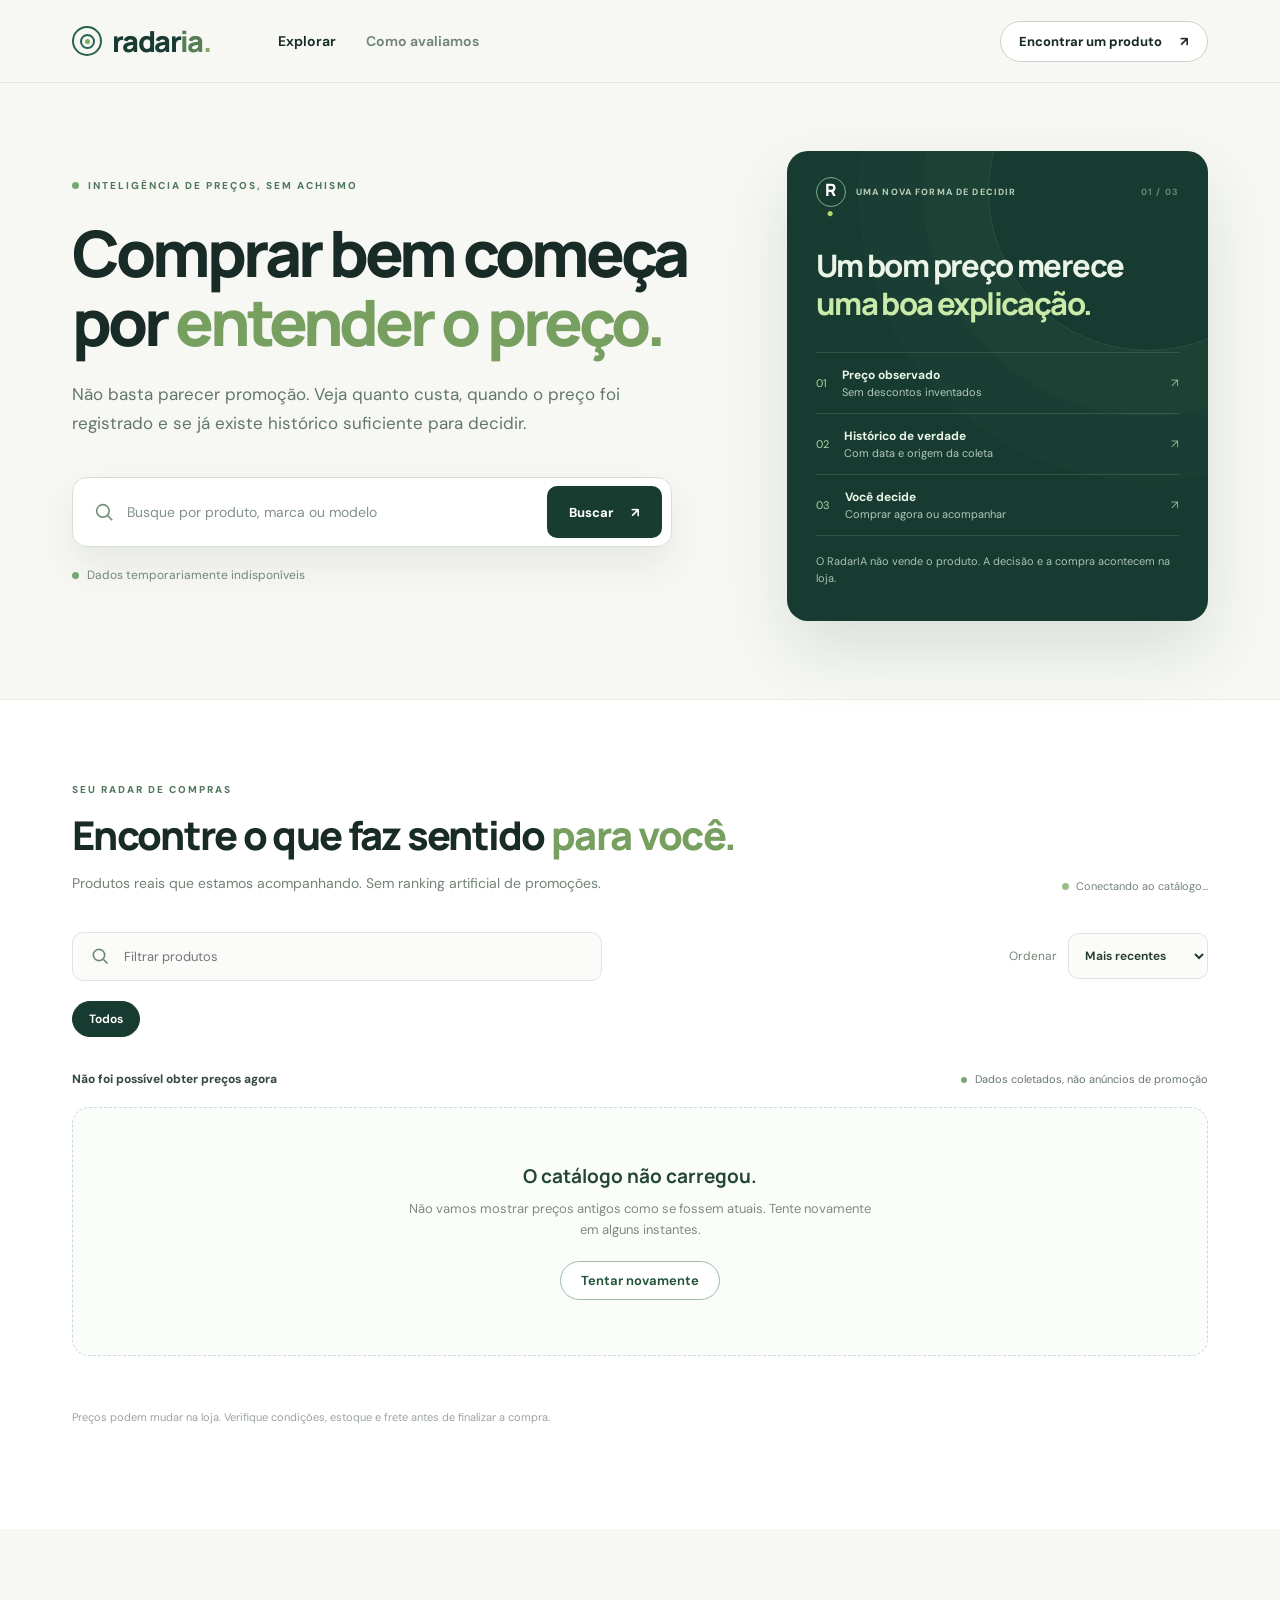
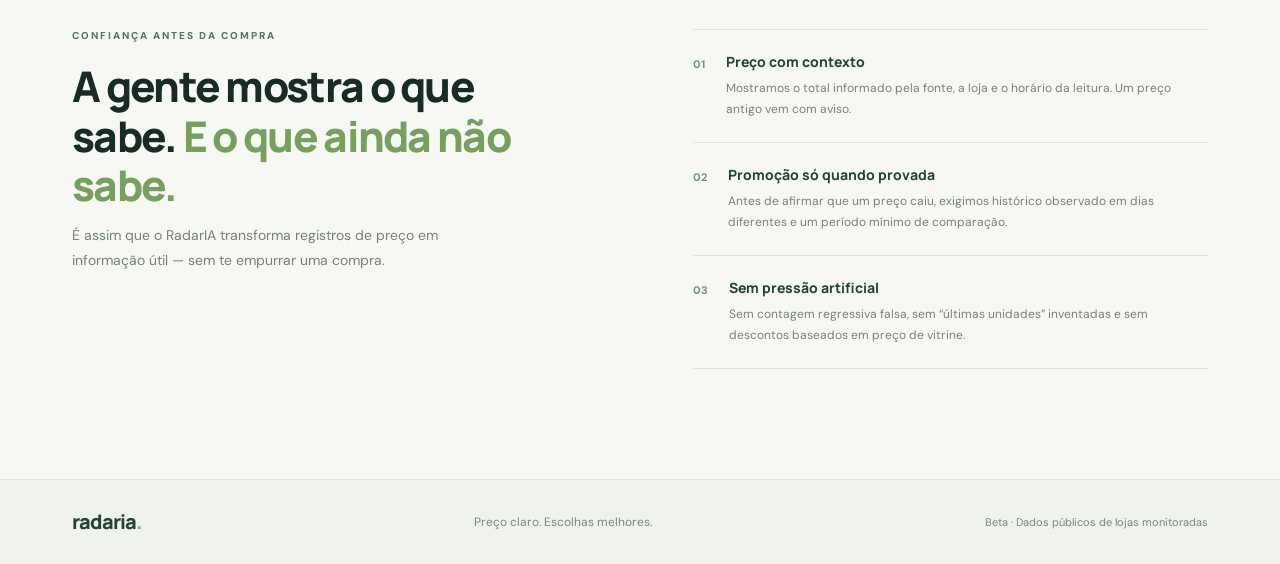
==== radaria/index.html @ 453745b1 "feat: publish isolated RadarIA consumer UX beta preview (noindex)" ====
<!doctype html>
<html lang="pt-BR">
<head>
  <meta charset="utf-8">
  <meta name="viewport" content="width=device-width, initial-scale=1, viewport-fit=cover">
  <meta name="robots" content="noindex,nofollow">
  <meta name="theme-color" content="#f7f8f4">
  <meta name="description" content="RadarIA — acompanhe preços reais, veja quando foram observados e decida com mais segurança se vale comprar ou esperar.">
  <title>RadarIA — Antes de comprar, entenda o preço</title>
  <link rel="icon" href="data:image/svg+xml,%3Csvg xmlns=%22http://www.w3.org/2000/svg%22 viewBox=%220 0 40 40%22%3E%3Ccircle cx=%2220%22 cy=%2220%22 r=%2215%22 fill=%22%231b4635%22/%3E%3Ccircle cx=%2220%22 cy=%2220%22 r=%225%22 fill=%22%23d4ed87%22/%3E%3C/svg%3E" type="image/svg+xml">
  <link rel="stylesheet" href="./style.css">
  <script defer src="./app.js"></script>
</head>
<body>
  <a class="skip" href="#catalogo">Ir para os produtos</a>
  <header class="site-header">
    <div class="wrap topbar">
      <a class="brand" href="#inicio" aria-label="RadarIA, página inicial"><span class="brand-icon" aria-hidden="true"><i></i><i></i></span><span>radar<span class="brand-accent">ia</span><span class="brand-period">.</span></span></a>
      <nav class="topnav" aria-label="Navegação principal">
        <a href="#catalogo" class="nav-link active">Explorar</a>
        <a href="#como-funciona" class="nav-link">Como avaliamos</a>
      </nav>
      <a class="header-action" href="#catalogo">Encontrar um produto <span aria-hidden="true">↗</span></a>
    </div>
  </header>

  <main id="inicio">
    <section class="hero wrap" aria-labelledby="heroTitle">
      <div class="hero-copy">
        <div class="eyebrow"><span class="eyebrow-dot"></span> INTELIGÊNCIA DE PREÇOS, SEM ACHISMO</div>
        <h1 id="heroTitle">Comprar bem começa por <em>entender o preço.</em></h1>
        <p class="lead">Não basta parecer promoção. Veja quanto custa, quando o preço foi registrado e se já existe histórico suficiente para decidir.</p>
        <form class="hero-search" role="search" id="heroSearch">
          <label for="heroInput" class="sr-only">Qual produto você procura?</label>
          <svg class="search-icon" width="22" height="22" viewBox="0 0 24 24" fill="none" stroke="currentColor" stroke-width="1.8" aria-hidden="true"><circle cx="10.8" cy="10.8" r="6.8"/><path d="m16 16 5 5"/></svg>
          <input id="heroInput" type="search" placeholder="Busque por produto, marca ou modelo" autocomplete="off" enterkeyhint="search" maxlength="80">
          <button type="submit">Buscar <span aria-hidden="true">↗</span></button>
        </form>
        <p class="hero-proof"><span class="proof-dot" aria-hidden="true"></span> <span id="sourceNote">Carregando informações verificadas…</span></p>
      </div>
      <div class="hero-aside" aria-label="Como funciona o RadarIA">
        <div class="hero-aside-head"><span class="mini-seal">R<span>•</span></span><span>UMA NOVA FORMA DE DECIDIR</span><span class="aside-number">01 / 03</span></div>
        <div class="aside-statement">Um bom preço merece <span>uma boa explicação.</span></div>
        <div class="aside-steps">
          <div><span class="step-no">01</span><div><strong>Preço observado</strong><small>Sem descontos inventados</small></div><span aria-hidden="true">↗</span></div>
          <div><span class="step-no">02</span><div><strong>Histórico de verdade</strong><small>Com data e origem da coleta</small></div><span aria-hidden="true">↗</span></div>
          <div><span class="step-no">03</span><div><strong>Você decide</strong><small>Comprar agora ou acompanhar</small></div><span aria-hidden="true">↗</span></div>
        </div>
        <p>O RadarIA não vende o produto. A decisão e a compra acontecem na loja.</p>
      </div>
    </section>

    <section class="products-section" id="catalogo" aria-labelledby="catalogTitle">
      <div class="wrap">
        <div class="section-top">
          <div><span class="section-kicker">SEU RADAR DE COMPRAS</span><h2 id="catalogTitle">Encontre o que faz sentido <em>para você.</em></h2><p>Produtos reais que estamos acompanhando. Sem ranking artificial de promoções.</p></div>
          <div class="updated" id="updatedText" role="status" aria-live="polite">Conectando ao catálogo…</div>
        </div>
        <div class="explore-panel">
          <div class="panel-toolbar">
            <label class="inline-search"><svg width="20" height="20" viewBox="0 0 24 24" fill="none" stroke="currentColor" stroke-width="2" aria-hidden="true"><circle cx="10.8" cy="10.8" r="6.8"/><path d="m16 16 5 5"/></svg><span class="sr-only">Filtrar produtos</span><input id="catalogInput" type="search" placeholder="Filtrar produtos" maxlength="80"></label>
            <label class="sort-label">Ordenar <select id="sortSelect"><option value="recent">Mais recentes</option><option value="price">Menor preço</option><option value="name">Nome A–Z</option></select></label>
          </div>
          <div class="category-row" id="categories" role="group" aria-label="Filtrar por categoria"><button type="button" class="category active" data-category="" aria-pressed="true">Todos</button></div>
        </div>
        <div class="result-top"><span id="resultCount" role="status" aria-live="polite">Carregando produtos…</span><span class="legend"><span class="legend-dot"></span> Dados coletados, não anúncios de promoção</span></div>
        <div class="product-grid" id="productGrid" aria-live="polite"><div class="skeleton" aria-hidden="true"></div><div class="skeleton" aria-hidden="true"></div><div class="skeleton" aria-hidden="true"></div></div>
        <div class="load-more"><button id="loadMore" type="button" class="more-button" hidden>Mostrar mais produtos <span aria-hidden="true">↓</span></button></div>
        <p class="product-disclaimer">Preços podem mudar na loja. Verifique condições, estoque e frete antes de finalizar a compra.</p>
      </div>
    </section>

    <section id="como-funciona" class="how wrap" aria-labelledby="howTitle">
      <div class="how-left"><span class="section-kicker">CONFIANÇA ANTES DA COMPRA</span><h2 id="howTitle">A gente mostra o que sabe. <em>E o que ainda não sabe.</em></h2><p>É assim que o RadarIA transforma registros de preço em informação útil — sem te empurrar uma compra.</p></div>
      <div class="principles">
        <div><span class="principle-n">01</span><div><h3>Preço com contexto</h3><p>Mostramos o total informado pela fonte, a loja e o horário da leitura. Um preço antigo vem com aviso.</p></div></div>
        <div><span class="principle-n">02</span><div><h3>Promoção só quando provada</h3><p>Antes de afirmar que um preço caiu, exigimos histórico observado em dias diferentes e um período mínimo de comparação.</p></div></div>
        <div><span class="principle-n">03</span><div><h3>Sem pressão artificial</h3><p>Sem contagem regressiva falsa, sem “últimas unidades” inventadas e sem descontos baseados em preço de vitrine.</p></div></div>
      </div>
    </section>
  </main>
  <footer class="site-footer"><div class="wrap footer-inner"><a href="#inicio" class="footer-brand">radaria<span>.</span></a><p>Preço claro. Escolhas melhores.</p><span>Beta · Dados públicos de lojas monitoradas</span></div></footer>

  <dialog class="product-dialog" id="productDialog" aria-labelledby="dialogTitle">
    <div class="dialog-shell"><button class="dialog-close" id="closeDialog" type="button" aria-label="Fechar detalhes">×</button><div id="dialogContent"><p>Carregando análise…</p></div></div>
  </dialog>
  <div id="toast" class="toast" role="status" aria-live="polite" hidden></div>
</body>
</html>
---- radaria/style.css ----
@import url('https://fonts.googleapis.com/css2?family=DM+Sans:wght@400;450;500;550;600;650;700;750&family=Manrope:wght@400;500;600;700;800&display=swap');
:root{font-family:'DM Sans',system-ui,-apple-system,BlinkMacSystemFont,'Segoe UI',sans-serif;color:#192b27;background:#f7f8f4;--ink:#172d28;--deep:#16322c;--inksoft:#40544c;--muted:#68796f;--line:#e2e8df;--paper:#fff;--page:#f7f8f4;--lime:#d4ed87;--mint:#eaf2dd;--sand:#f5f1e8;--shadow:0 12px 44px rgba(36,61,43,.06)}
*,*::before,*::after{box-sizing:border-box}html{scroll-behavior:smooth;scroll-padding-top:88px}body{margin:0;min-width:320px;overflow-x:hidden}button,input,select{font:inherit}button{cursor:pointer}a{color:inherit}button:focus-visible,a:focus-visible,input:focus-visible,select:focus-visible{outline:3px solid #7daa6c;outline-offset:3px}button:disabled{opacity:.55;cursor:not-allowed}.sr-only{position:absolute;width:1px;height:1px;padding:0;margin:-1px;overflow:hidden;clip:rect(0,0,0,0);white-space:nowrap;border:0}.skip{position:absolute;z-index:99;left:16px;top:-100px;padding:12px 20px;background:#fff;border-radius:8px}.skip:focus{top:12px}.wrap{max-width:1200px;margin:auto;padding-left:32px;padding-right:32px}
.site-header{position:sticky;top:0;z-index:30;background:rgba(247,248,244,.94);backdrop-filter:blur(14px);border-bottom:1px solid rgba(46,69,55,.1)}.topbar{height:82px;display:flex;align-items:center;gap:48px}.brand{display:inline-flex;align-items:center;gap:10px;text-decoration:none;font-family:'Manrope',sans-serif;font-weight:800;letter-spacing:-1.6px;font-size:29px;color:#193b31}.brand-accent{color:#567e56}.brand-period,.footer-brand span{color:#81aa62}.brand-icon{height:30px;width:30px;border:2px solid #2b6150;border-radius:50%;display:grid;place-items:center;position:relative}.brand-icon i:first-child{height:15px;width:15px;border:2px solid #2b6150;border-radius:50%}.brand-icon i:last-child{position:absolute;height:5px;width:5px;border-radius:50%;background:#79ad64}.topnav{display:flex;gap:30px;margin-left:20px}.nav-link{font-weight:650;color:#73847c;font-size:14px;text-decoration:none;transition:color .16s}.nav-link:hover,.nav-link.active{color:var(--ink)}.header-action{margin-left:auto;text-decoration:none;border:1px solid #c6d3c8;border-radius:100px;padding:11px 18px;font-size:13px;font-weight:750;white-space:nowrap;background:#fff;transition:transform .16s,background .16s}.header-action:hover{transform:translateY(-1px);background:#e5f5d8}.header-action span{margin-left:15px}
.hero{display:grid;grid-template-columns:minmax(0,1.22fr) minmax(340px,.78fr);gap:56px;align-items:center;min-height:580px;padding-top:68px;padding-bottom:78px}.hero-copy{padding-bottom:10px}.eyebrow,.section-kicker{font-size:10px;font-weight:800;letter-spacing:2px;color:#51765e;display:flex;align-items:center;gap:9px}.eyebrow-dot,.proof-dot,.legend-dot{height:7px;width:7px;background:#75a773;border-radius:50%;display:inline-block;flex:none}.hero h1{margin:26px 0 23px;max-width:700px;font-family:'Manrope',sans-serif;font-size:clamp(44px,5.0vw,70px);font-weight:800;line-height:1.085;letter-spacing:-3.9px}.hero h1 em,.section-top h2 em,.how h2 em{font-style:normal;color:#769f60}.lead{max-width:560px;margin:0;font-size:17px;line-height:1.75;color:#63766d}.hero-search{max-width:600px;min-height:70px;margin-top:38px;display:flex;gap:10px;align-items:center;background:#fff;border:1px solid #d5dfd6;border-radius:15px;padding:8px 9px 8px 20px;box-shadow:0 18px 38px rgba(35,56,40,.08);transition:border .15s}.hero-search:focus-within{border-color:#8eae7c}.search-icon{flex:none;color:#72917c}.hero-search input{border:0;outline:none;min-width:0;flex:1;font-size:14px;color:#263b34;background:transparent}.hero-search input:focus{outline:none}.hero-search input::placeholder{color:#82918a}.hero-search button{align-self:stretch;border:0;border-radius:10px;background:#193c30;color:#fff;padding:0 22px;font-size:13px;font-weight:750;white-space:nowrap;transition:background .15s}.hero-search button:hover{background:#2d5f48}.hero-search button span{margin-left:15px}.hero-proof{font-size:12px;color:#74857a;display:flex;align-items:center;gap:8px;margin:20px 0 0}
.hero-aside{align-self:stretch;min-height:410px;padding:26px 29px 22px;border-radius:21px;background:#183b31;color:#eaf5e8;position:relative;overflow:hidden;box-shadow:0 30px 70px rgba(10,48,30,.12);display:flex;flex-direction:column}.hero-aside:before{content:"";height:320px;width:320px;position:absolute;border:1px solid #759d7e33;border-radius:50%;right:-100px;top:-120px;box-shadow:0 0 0 65px #78ae7509,0 0 0 130px #78ae7507;pointer-events:none}.hero-aside-head{display:flex;align-items:center;gap:10px;font-size:9px;letter-spacing:1.15px;font-weight:800;color:#b5cbb7;z-index:1}.mini-seal{display:grid;place-items:center;width:30px;height:30px;border:1px solid #80ae83;border-radius:50%;color:#fff;font-family:'Manrope';font-size:17px}.mini-seal span{color:#b4d76c}.aside-number{margin-left:auto;opacity:.5}.aside-statement{font-family:'Manrope',sans-serif;font-size:31px;line-height:1.24;letter-spacing:-1.6px;font-weight:750;max-width:320px;padding:39px 0 29px;z-index:1}.aside-statement span{color:#c9eaa8}.aside-steps{z-index:1;border-top:1px solid #789b8742}.aside-steps>div{display:flex;align-items:center;gap:15px;padding:14px 0;border-bottom:1px solid #789b8742}.step-no{font-size:11px;color:#b0d4a3}.aside-steps strong{font-size:12px;display:block;font-weight:700}.aside-steps small{font-size:11px;color:#b1c7bd;display:block;margin-top:2px}.aside-steps>div>span:last-child{margin-left:auto;font-size:12px;color:#8bbd95}.hero-aside>p{font-size:11px;color:#a9c1b6;margin-top:auto;padding-top:17px;line-height:1.6}
.products-section{background:#fff;border-top:1px solid #e8eee7;padding:83px 0 92px;min-height:650px}.section-top{display:flex;align-items:end;gap:24px;justify-content:space-between}.section-kicker{display:block}.section-top h2,.how h2{font-family:'Manrope',sans-serif;font-size:clamp(30px,3.1vw,43px);line-height:1.17;letter-spacing:-1.7px;font-weight:800;margin:16px 0 13px;max-width:780px}.section-top p,.how-left>p{color:#748277;font-size:14px;margin:0;line-height:1.75}.updated{color:#74847c;font-size:11px;line-height:1.6;text-align:right;min-width:200px}.updated:before{content:"";height:7px;width:7px;display:inline-block;border-radius:50%;background:#9cbd86;margin-right:7px}.explore-panel{margin-top:36px}.panel-toolbar{display:flex;gap:20px;align-items:center;justify-content:space-between}.inline-search{height:49px;display:flex;align-items:center;gap:12px;border:1px solid #dce6de;background:#fbfcfa;border-radius:11px;padding:0 17px;flex:1;max-width:530px;color:#6f8879}.inline-search:focus-within{border-color:#8eae7c}.inline-search input{border:0;outline:0;background:transparent;min-width:0;flex:1;font-size:13px;color:#173f2c}.inline-search input:focus{outline:none}.sort-label{font-size:12px;color:#78877b;white-space:nowrap}.sort-label select{margin-left:8px;border:1px solid #dce6de;padding:13px 25px 13px 12px;border-radius:10px;color:#273d33;font-size:12px;font-weight:650;background:#fbfcfa;max-width:170px}.category-row{display:flex;gap:9px;align-items:center;flex-wrap:wrap;margin-top:18px;min-height:40px}.category{padding:10px 16px;border-radius:100px;border:1px solid #e5eae3;background:#fff;color:#697970;font-weight:650;font-size:12px;line-height:1.2}.category:hover{border-color:#9dbca0;color:#24442f}.category.active{background:#183b31;color:#fff;border-color:#183b31}.result-top{display:flex;align-items:center;justify-content:space-between;gap:20px;margin:32px 0 20px;font-size:12px;color:#67766c}.result-top #resultCount{font-weight:750;color:#344a3d}.legend{font-size:11px;white-space:nowrap}.legend-dot{height:6px;width:6px;margin-right:5px}
.product-grid{display:grid;grid-template-columns:repeat(3,minmax(0,1fr));gap:20px}.product-card{position:relative;min-width:0;overflow:hidden;border:1px solid #e4ebe4;border-radius:17px;background:#fff;transition:transform .18s,border-color .18s,box-shadow .18s;display:flex;flex-direction:column}.product-card:hover{border-color:#c6d9c7;box-shadow:0 18px 42px rgba(39,72,45,.07);transform:translateY(-2px)}.product-visual{height:190px;background:linear-gradient(145deg,#f3f5ee,#ebf0e6);display:flex;justify-content:center;align-items:center;position:relative;margin:8px 8px 0;border-radius:11px;overflow:hidden}.product-visual::after{content:"";position:absolute;width:170px;height:170px;right:-80px;bottom:-88px;border:1px solid #b6c3af;border-radius:50%;opacity:.5}.visual-placeholder{z-index:1;display:flex;flex-direction:column;align-items:center;gap:12px;color:#77917b}.placeholder-symbol{font-size:49px;font-family:'Manrope',sans-serif;line-height:1;font-weight:700;letter-spacing:-3px;color:#90ac91}.visual-placeholder small{font-size:10px;letter-spacing:.3px}.product-visual img{max-width:100%;max-height:100%;width:100%;height:100%;object-fit:contain;padding:15px;mix-blend-mode:multiply}.visual-tag{position:absolute;z-index:2;left:12px;top:12px;font-size:10px;color:#47614c;background:#fff9;padding:6px 10px;border:1px solid #d9e5da;border-radius:100px;font-weight:700}.product-body{padding:20px 20px 19px;display:flex;flex-direction:column;flex:1}.product-category{font-size:10px;color:#768b79;font-weight:800;letter-spacing:1px;text-transform:uppercase}.product-name{font-family:'Manrope',sans-serif;font-size:15px;line-height:1.5;font-weight:750;letter-spacing:-.3px;color:#21382e;min-height:46px;margin:8px 0 14px;display:-webkit-box;-webkit-line-clamp:2;-webkit-box-orient:vertical;overflow:hidden}.product-price{font-family:'Manrope',sans-serif;font-weight:800;font-size:27px;letter-spacing:-1.35px;color:#142e24;line-height:1.15;margin:0}.source-line{font-size:11px;color:#78877e;margin-top:7px;display:flex;flex-wrap:wrap;gap:8px}.source-line b{color:#5c8267;font-weight:700}.history-tag{display:flex;align-items:center;gap:7px;margin-top:19px;min-height:27px;color:#786b4d;font-size:11px;font-weight:650}.history-tag:before{content:"";height:7px;width:7px;border-radius:50%;background:#dfb86d;flex:none}.history-tag.good{color:#416c50}.history-tag.good:before{background:#6fa77d}.history-tag.stale{color:#9a7455}.history-tag.stale:before{background:#d6ad7b}.product-buttons{display:grid;grid-template-columns:1fr auto;gap:9px;margin-top:auto;padding-top:18px}.details-btn{border:1px solid #c4d9c7;background:#f6faf4;border-radius:10px;padding:12px 13px;color:#214533;font-size:12px;font-weight:750;text-align:center}.details-btn:hover{background:#eaf2e7}.merchant-link{border-radius:10px;padding:12px 14px;background:#193b30;color:#fff;text-decoration:none;font-weight:750;font-size:12px;display:flex;align-items:center;justify-content:center;white-space:nowrap;gap:8px}.merchant-link:hover{background:#35644c}.merchant-link.disabled{opacity:.4;pointer-events:none}.skeleton{height:390px;border-radius:18px;background:linear-gradient(105deg,#f5f7f4 8%,#e7eee5 18%,#f5f7f4 33%);background-size:200% 100%;animation:shimmer 1.3s linear infinite}.empty-state{grid-column:1/-1;text-align:center;padding:55px 20px;border:1px dashed #cadbd0;border-radius:17px;background:#fbfdfb}.empty-state strong{display:block;font-family:Manrope,sans-serif;font-size:19px;color:#244734;margin-bottom:10px}.empty-state p{margin:0 auto 20px;max-width:480px;color:#7e8b80;line-height:1.6;font-size:13px}.empty-state button{padding:10px 20px;border:1px solid #9ebda8;background:#fff;border-radius:100px;font-size:13px;color:#205237;font-weight:650}.load-more{text-align:center;padding-top:29px}.more-button{background:#fff;border:1px solid #b7cab9;border-radius:50px;padding:14px 24px;color:#284b34;font-size:12px;font-weight:750}.more-button:hover{background:#f4f9f1}.more-button span{margin-left:15px}.product-disclaimer{font-size:11px;color:#9ba49b;margin-top:23px;line-height:1.7}
.how{display:grid;grid-template-columns:1fr 1fr;gap:105px;padding-top:100px;padding-bottom:110px}.how-left h2{max-width:480px;font-size:clamp(32px,3.3vw,44px);margin-top:20px}.how-left>p{max-width:440px}.principles{border-top:1px solid #dbe5d9}.principles>div{display:flex;gap:21px;padding:22px 0;border-bottom:1px solid #dbe5d9}.principle-n{font-size:11px;font-weight:800;color:#70987b;margin-top:5px}.principles h3{font-family:'Manrope',sans-serif;font-size:14px;font-weight:750;margin:0 0 7px;color:#244332}.principles p{font-size:12px;line-height:1.75;color:#748279;margin:0}.site-footer{background:#f0f3ec;border-top:1px solid #e0e7dd}.footer-inner{display:flex;gap:25px;justify-content:space-between;align-items:center;padding-top:28px;padding-bottom:29px;color:#77877d;font-size:11px}.footer-brand{font-family:'Manrope';font-weight:800;font-size:20px;letter-spacing:-1px;text-decoration:none;color:#254236}.footer-inner p{margin:0;font-size:12px}
.product-dialog{position:fixed;inset:0;margin:auto;border:0;background:transparent;padding:18px;max-width:740px;width:100%;max-height:min(94vh,970px);overflow:auto;color:var(--ink)}.product-dialog::backdrop{background:rgba(17,35,28,.72);backdrop-filter:blur(4px)}.dialog-shell{position:relative;min-height:180px;background:#fff;border-radius:22px;box-shadow:0 25px 90px #071f2145;padding:30px}.dialog-close{position:absolute;z-index:5;top:17px;right:18px;width:34px;height:34px;border:1px solid #dce6db;background:#fff;color:#243f30;font-size:24px;border-radius:50%;line-height:0}.dialog-content{padding:10px 5px}.dialog-eyebrow{font-size:10px;text-transform:uppercase;letter-spacing:1.5px;color:#789180;font-weight:800}.dialog-content h2{font-family:Manrope,sans-serif;font-size:clamp(22px,3vw,31px);line-height:1.35;letter-spacing:-1px;max-width:620px;margin:12px 40px 24px 0}.dialog-main{display:grid;grid-template-columns:1fr 1.1fr;gap:23px;margin-top:14px}.dialog-art{min-height:190px;background:#f0f4ec;border-radius:13px;display:grid;place-items:center}.dialog-art img{max-height:180px;max-width:100%;object-fit:contain}.dialog-art .placeholder-symbol{font-size:65px}.dialog-price{font-family:Manrope,sans-serif;font-size:36px;letter-spacing:-1.8px;font-weight:800;color:#1b3a2b;margin:14px 0 4px}.dialog-facts{font-size:12px;color:#6b7c71;line-height:1.85}.dialog-facts strong{color:#33573f}.dialog-actions{display:flex;flex-wrap:wrap;gap:10px;margin-top:15px}.dialog-actions a{border-radius:10px;background:#1c3d30;color:#fff;text-decoration:none;padding:13px 19px;font-size:12px;font-weight:750}.dialog-actions a:hover{background:#37684d}.dialog-actions button{border:1px solid #c5d5c7;background:#fff;border-radius:10px;padding:12px 15px;font-size:12px;color:#376247;font-weight:750}.analysis-panel{border-radius:13px;background:#f7faf5;padding:20px;margin-top:22px}.analysis-panel strong{font-family:Manrope,sans-serif;font-size:16px;color:#2a523a}.analysis-panel p{font-size:12px;line-height:1.75;color:#647c69;margin:7px 0 0}.chart-panel{margin-top:24px;border-top:1px solid #e7eee8;padding-top:20px}.chart-panel h3{font-family:Manrope,sans-serif;font-size:15px;margin:0 0 13px}.chart-panel .chart-foot{display:flex;justify-content:space-between;gap:20px;color:#809083;font-size:11px;line-height:1.6}.mini-chart{width:100%;height:154px;display:block;background:#f9fbf7;border:1px solid #ebf0e8;border-radius:11px}.mini-chart line{stroke:#d7e2d4;stroke-width:1}.mini-chart path{stroke:#4d8e67;stroke-width:3;fill:none;stroke-linecap:round;stroke-linejoin:round}.mini-chart circle{fill:#347a53;stroke:#fafff5;stroke-width:2}.chart-empty{padding:23px;border:1px dashed #cedfce;border-radius:10px;color:#7a8b7c;font-size:12px;line-height:1.7}.fineprint{font-size:11px;color:#89968c;line-height:1.65;margin-top:21px}
.toast{position:fixed;z-index:100;bottom:24px;left:50%;transform:translateX(-50%);padding:12px 19px;background:#19392d;color:#fff;border-radius:13px;box-shadow:0 12px 35px #0002;font-size:13px}.toast[hidden]{display:none!important}
@keyframes shimmer{to{background-position-x:-200%}}
@media(max-width:1020px){.hero{gap:30px;grid-template-columns:1.08fr .92fr}.hero h1{font-size:52px;letter-spacing:-3px}.wrap{padding-left:24px;padding-right:24px}.topbar{gap:25px}.topnav{margin-left:0}.how{gap:60px}.product-grid{gap:14px}.product-body{padding:16px}.product-buttons{grid-template-columns:1fr}.merchant-link{padding:11px 12px}.product-visual{height:165px}}
@media(max-width:760px){.wrap{padding-left:19px;padding-right:19px}.site-header{position:sticky}.topbar{height:67px;gap:12px}.brand{font-size:25px}.brand-icon{width:27px;height:27px}.topnav{display:none}.header-action{padding:9px 12px;font-size:11px}.header-action span{margin-left:5px}.hero{display:flex;flex-direction:column;align-items:stretch;gap:29px;min-height:0;padding-top:59px;padding-bottom:57px}.hero h1{font-size:clamp(39px,9vw,53px);letter-spacing:-2.6px;max-width:540px;margin-top:21px}.lead{font-size:14px;line-height:1.7}.hero-search{margin-top:28px;min-height:59px;padding-left:15px}.hero-search input{font-size:12px}.hero-search button{padding:0 16px;font-size:12px}.hero-search button span{display:none}.hero-aside{min-height:0;padding:22px 25px;box-shadow:none}.aside-statement{font-size:24px;padding:20px 0 14px}.aside-steps{display:grid;grid-template-columns:1fr}.aside-steps>div{padding:9px 0}.hero-aside>p{margin-top:0;padding-top:13px}.products-section{padding:61px 0 63px}.section-top{align-items:start;display:block}.section-top h2,.how h2{font-size:33px;letter-spacing:-1.5px}.section-top p{font-size:13px}.updated{text-align:left;margin-top:15px;min-width:0}.explore-panel{margin-top:24px}.panel-toolbar{align-items:stretch;flex-direction:column;gap:11px}.inline-search{width:100%;max-width:none}.sort-label{align-self:flex-end}.sort-label select{margin-left:4px}.category-row{flex-wrap:nowrap;overflow-x:auto;margin:22px -19px 0;padding:0 19px 8px;scrollbar-width:thin}.category{flex-shrink:0}.result-top{margin-top:19px}.legend{display:none}.product-grid{grid-template-columns:repeat(2,minmax(0,1fr));gap:11px}.product-visual{height:148px;margin:6px 6px 0}.product-body{padding:13px 12px 14px}.product-category{font-size:9px}.product-name{font-size:12px;min-height:54px;margin:7px 0 10px;-webkit-line-clamp:3}.product-price{font-size:20px}.source-line{font-size:10px}.history-tag{font-size:10px;margin-top:12px;min-height:30px}.product-buttons{grid-template-columns:1fr;gap:7px;padding-top:13px}.details-btn,.merchant-link{font-size:11px;padding:10px 8px}.how{display:block;padding-top:65px;padding-bottom:69px}.principles{margin-top:29px}.footer-inner{display:grid;grid-template-columns:1fr auto;gap:3px}.footer-inner p{grid-column:1;grid-row:2}.footer-inner>span{font-size:10px;max-width:170px;text-align:right;grid-column:2;grid-row:1/3}.product-dialog{padding:9px;max-height:95vh}.dialog-shell{border-radius:17px;padding:22px 17px}.dialog-content h2{font-size:22px}.dialog-main{grid-template-columns:1fr}.dialog-art{min-height:145px}.dialog-price{margin-top:0}.dialog-actions{margin-top:9px}.dialog-facts{font-size:11px}}
@media(max-width:420px){.hero-search{padding-right:6px}.hero-search button{padding:0 12px}.hero h1{font-size:38px}.product-grid{grid-template-columns:1fr}.product-visual{height:200px}.product-body{padding:17px}.product-name{font-size:15px;min-height:0;-webkit-line-clamp:2}.product-price{font-size:26px}.product-buttons{grid-template-columns:1fr auto}.details-btn,.merchant-link{font-size:12px;padding:11px 12px}}
@media(prefers-reduced-motion:reduce){html{scroll-behavior:auto}*,*::before,*::after{animation:none!important;transition:none!important}}
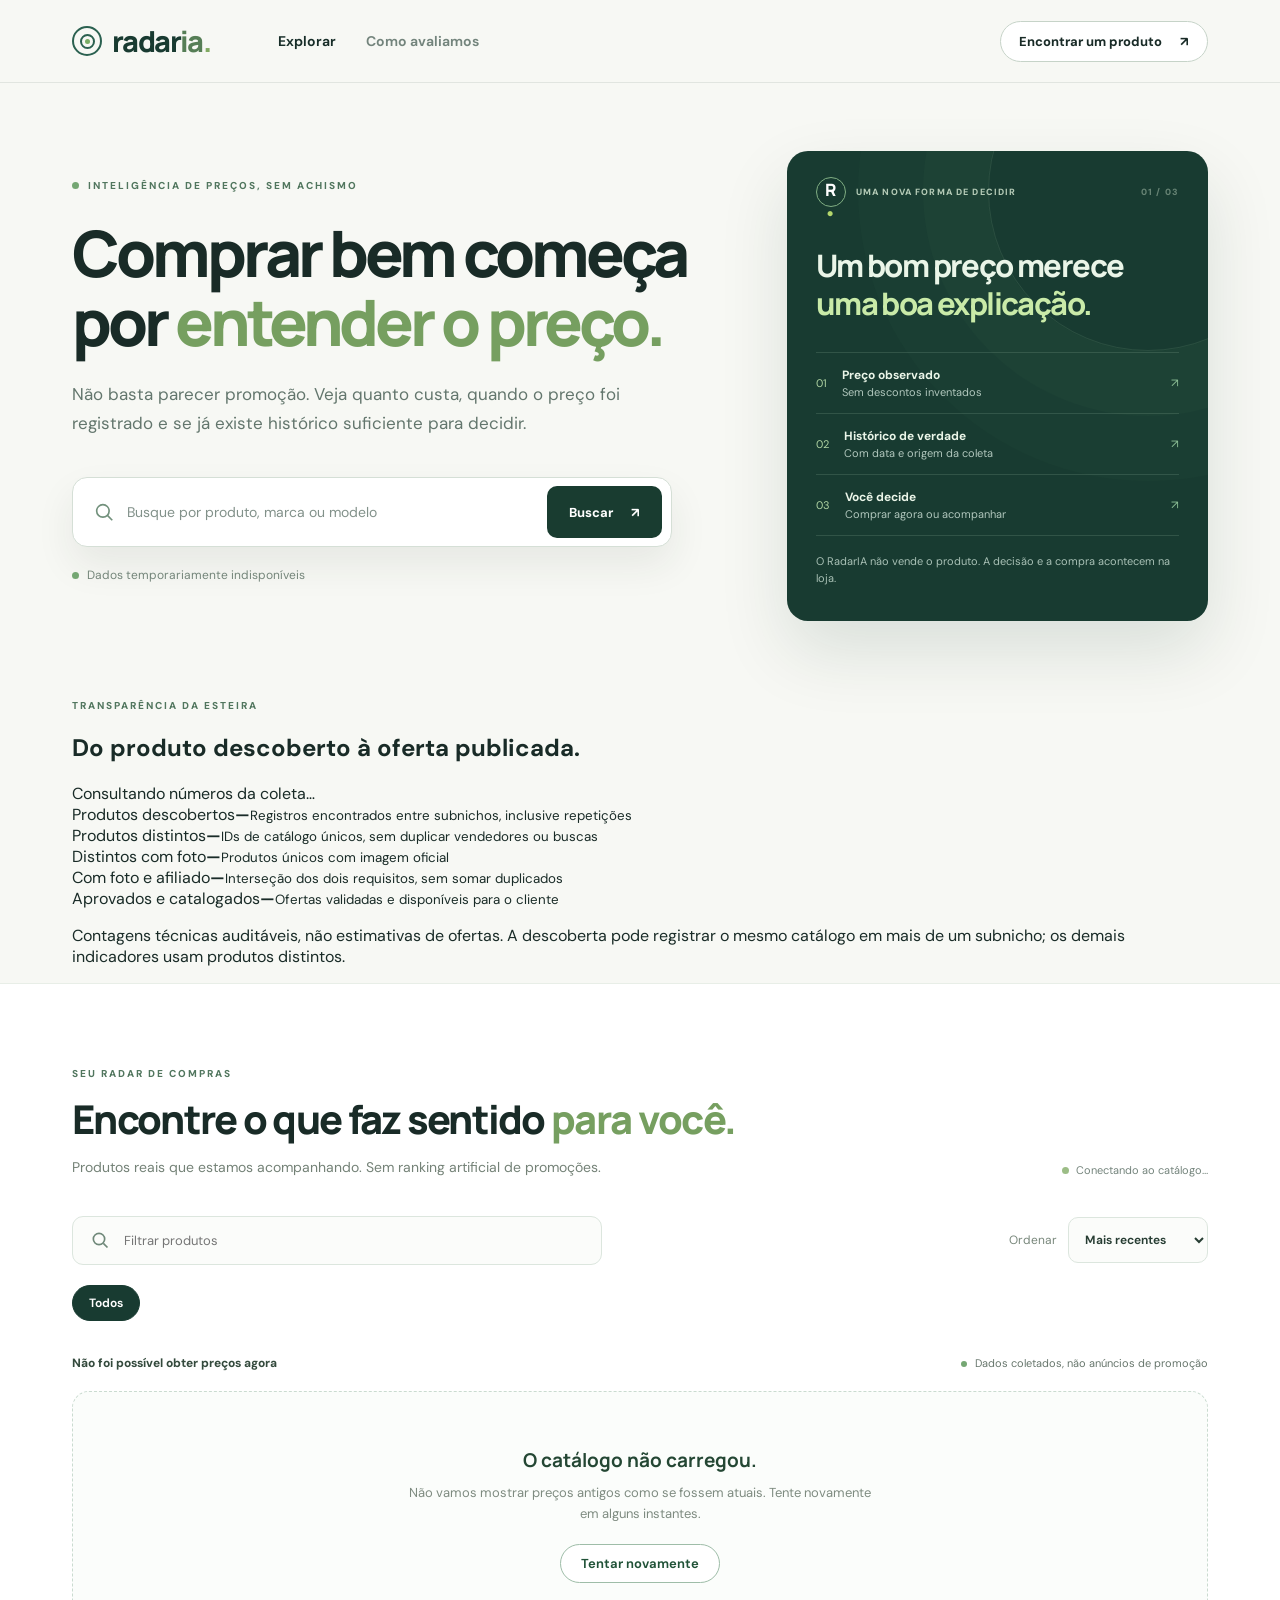
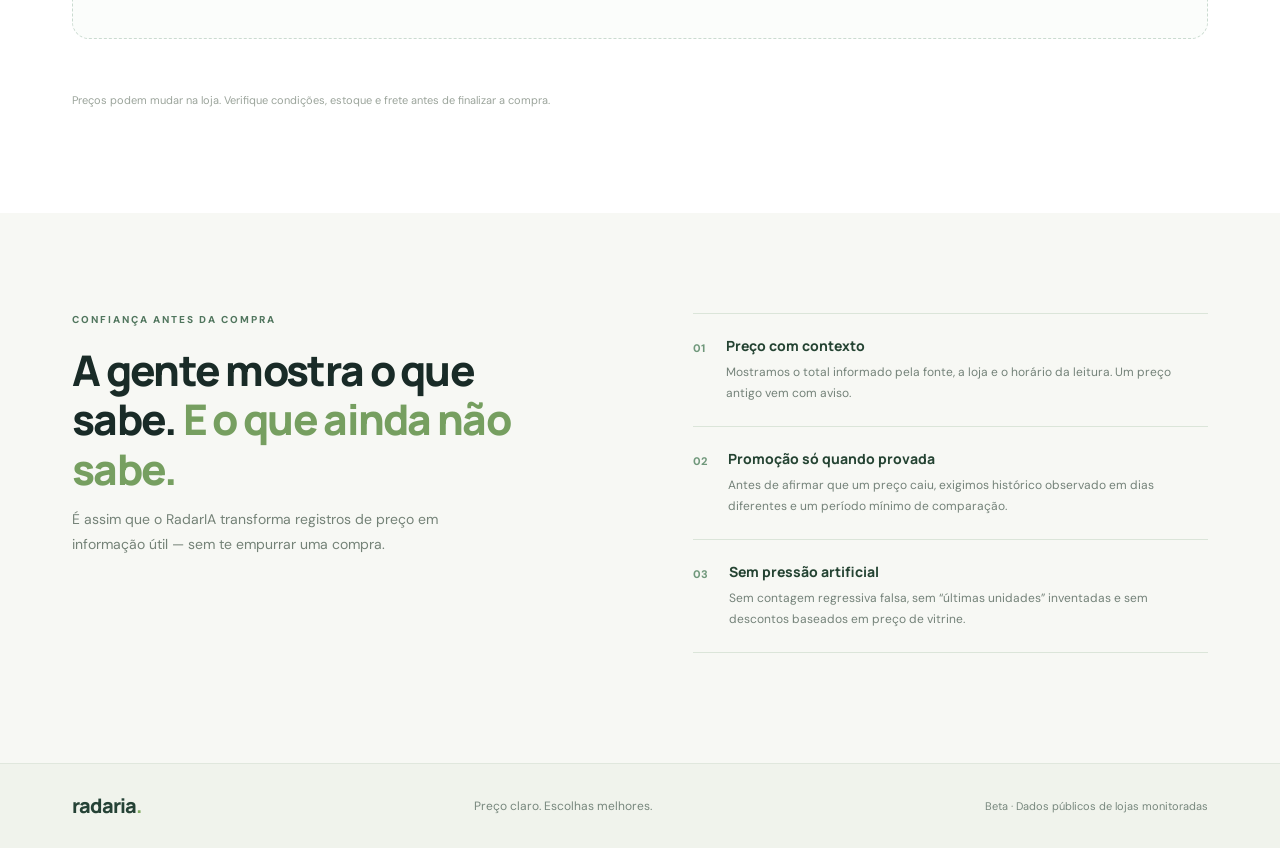
==== commit 46a1b6e3: "feat(radaria): expose five explicit pipeline KPIs above public product catalog" ====
--- a/radaria/index.html
+++ b/radaria/index.html
@@ -9,7 +9,7 @@
   <title>RadarIA — Antes de comprar, entenda o preço</title>
   <link rel="icon" href="data:image/svg+xml,%3Csvg xmlns=%22http://www.w3.org/2000/svg%22 viewBox=%220 0 40 40%22%3E%3Ccircle cx=%2220%22 cy=%2220%22 r=%2215%22 fill=%22%231b4635%22/%3E%3Ccircle cx=%2220%22 cy=%2220%22 r=%225%22 fill=%22%23d4ed87%22/%3E%3C/svg%3E" type="image/svg+xml">
   <link rel="stylesheet" href="./style.css">
-  <script defer src="./app.js"></script>
+  <script defer src="./app.js?v=20261106-radaria-pipeline-v3"></script>
 </head>
 <body>
   <a class="skip" href="#catalogo">Ir para os produtos</a>
@@ -50,6 +50,23 @@
       </div>
     </section>
 
+    <section class="pipeline-section" id="esteira" aria-labelledby="pipelineTitle">
+      <div class="wrap">
+        <div class="pipeline-heading">
+          <div><span class="section-kicker">TRANSPARÊNCIA DA ESTEIRA</span><h2 id="pipelineTitle">Do produto descoberto à oferta publicada.</h2></div>
+          <span class="pipeline-updated" id="pipelineUpdated" role="status">Consultando números da coleta…</span>
+        </div>
+        <div class="pipeline-grid" aria-label="Indicadores atualizados da operação RadarIA">
+          <div class="pipeline-stat"><span>Produtos descobertos</span><strong id="metricDiscovered">—</strong><small>Registros encontrados entre subnichos, inclusive repetições</small></div>
+          <div class="pipeline-stat"><span>Produtos distintos</span><strong id="metricDistinct">—</strong><small>IDs de catálogo únicos, sem duplicar vendedores ou buscas</small></div>
+          <div class="pipeline-stat"><span>Distintos com foto</span><strong id="metricPhotos">—</strong><small>Produtos únicos com imagem oficial</small></div>
+          <div class="pipeline-stat"><span>Com foto e afiliado</span><strong id="metricAffiliates">—</strong><small>Interseção dos dois requisitos, sem somar duplicados</small></div>
+          <div class="pipeline-stat pipeline-stat-ready"><span>Aprovados e catalogados</span><strong id="metricApproved">—</strong><small>Ofertas validadas e disponíveis para o cliente</small></div>
+        </div>
+        <p class="pipeline-footnote">Contagens técnicas auditáveis, não estimativas de ofertas. A descoberta pode registrar o mesmo catálogo em mais de um subnicho; os demais indicadores usam produtos distintos.</p>
+      </div>
+    </section>
+
     <section class="products-section" id="catalogo" aria-labelledby="catalogTitle">
       <div class="wrap">
         <div class="section-top">
--- a/radaria/style.css
+++ b/radaria/style.css
@@ -14,3 +14,11 @@
 @media(max-width:760px){.wrap{padding-left:19px;padding-right:19px}.site-header{position:sticky}.topbar{height:67px;gap:12px}.brand{font-size:25px}.brand-icon{width:27px;height:27px}.topnav{display:none}.header-action{padding:9px 12px;font-size:11px}.header-action span{margin-left:5px}.hero{display:flex;flex-direction:column;align-items:stretch;gap:29px;min-height:0;padding-top:59px;padding-bottom:57px}.hero h1{font-size:clamp(39px,9vw,53px);letter-spacing:-2.6px;max-width:540px;margin-top:21px}.lead{font-size:14px;line-height:1.7}.hero-search{margin-top:28px;min-height:59px;padding-left:15px}.hero-search input{font-size:12px}.hero-search button{padding:0 16px;font-size:12px}.hero-search button span{display:none}.hero-aside{min-height:0;padding:22px 25px;box-shadow:none}.aside-statement{font-size:24px;padding:20px 0 14px}.aside-steps{display:grid;grid-template-columns:1fr}.aside-steps>div{padding:9px 0}.hero-aside>p{margin-top:0;padding-top:13px}.products-section{padding:61px 0 63px}.section-top{align-items:start;display:block}.section-top h2,.how h2{font-size:33px;letter-spacing:-1.5px}.section-top p{font-size:13px}.updated{text-align:left;margin-top:15px;min-width:0}.explore-panel{margin-top:24px}.panel-toolbar{align-items:stretch;flex-direction:column;gap:11px}.inline-search{width:100%;max-width:none}.sort-label{align-self:flex-end}.sort-label select{margin-left:4px}.category-row{flex-wrap:nowrap;overflow-x:auto;margin:22px -19px 0;padding:0 19px 8px;scrollbar-width:thin}.category{flex-shrink:0}.result-top{margin-top:19px}.legend{display:none}.product-grid{grid-template-columns:repeat(2,minmax(0,1fr));gap:11px}.product-visual{height:148px;margin:6px 6px 0}.product-body{padding:13px 12px 14px}.product-category{font-size:9px}.product-name{font-size:12px;min-height:54px;margin:7px 0 10px;-webkit-line-clamp:3}.product-price{font-size:20px}.source-line{font-size:10px}.history-tag{font-size:10px;margin-top:12px;min-height:30px}.product-buttons{grid-template-columns:1fr;gap:7px;padding-top:13px}.details-btn,.merchant-link{font-size:11px;padding:10px 8px}.how{display:block;padding-top:65px;padding-bottom:69px}.principles{margin-top:29px}.footer-inner{display:grid;grid-template-columns:1fr auto;gap:3px}.footer-inner p{grid-column:1;grid-row:2}.footer-inner>span{font-size:10px;max-width:170px;text-align:right;grid-column:2;grid-row:1/3}.product-dialog{padding:9px;max-height:95vh}.dialog-shell{border-radius:17px;padding:22px 17px}.dialog-content h2{font-size:22px}.dialog-main{grid-template-columns:1fr}.dialog-art{min-height:145px}.dialog-price{margin-top:0}.dialog-actions{margin-top:9px}.dialog-facts{font-size:11px}}
 @media(max-width:420px){.hero-search{padding-right:6px}.hero-search button{padding:0 12px}.hero h1{font-size:38px}.product-grid{grid-template-columns:1fr}.product-visual{height:200px}.product-body{padding:17px}.product-name{font-size:15px;min-height:0;-webkit-line-clamp:2}.product-price{font-size:26px}.product-buttons{grid-template-columns:1fr auto}.details-btn,.merchant-link{font-size:12px;padding:11px 12px}}
 @media(prefers-reduced-motion:reduce){html{scroll-behavior:auto}*,*::before,*::after{animation:none!important;transition:none!important}}
+
+/* Seller-specific original price is displayed only if source supplied it. */
+.price-promo{display:flex;align-items:center;gap:9px;flex-wrap:wrap;margin-top:3px;font-size:12px;color:#55715b;font-weight:650}
+.price-promo del{color:#8b9691;font-weight:500}
+.price-promo span{background:#e4f5d9;border-radius:6px;padding:2px 6px}
+.price-provenance{font-size:11px;line-height:1.4;color:#73847c;margin:5px 0 7px;max-width:100%}
+
+.price-prefix{font-size:11px;line-height:1.2;font-weight:650;display:block;color:#66796c;letter-spacing:0.01em;margin-bottom:4px}
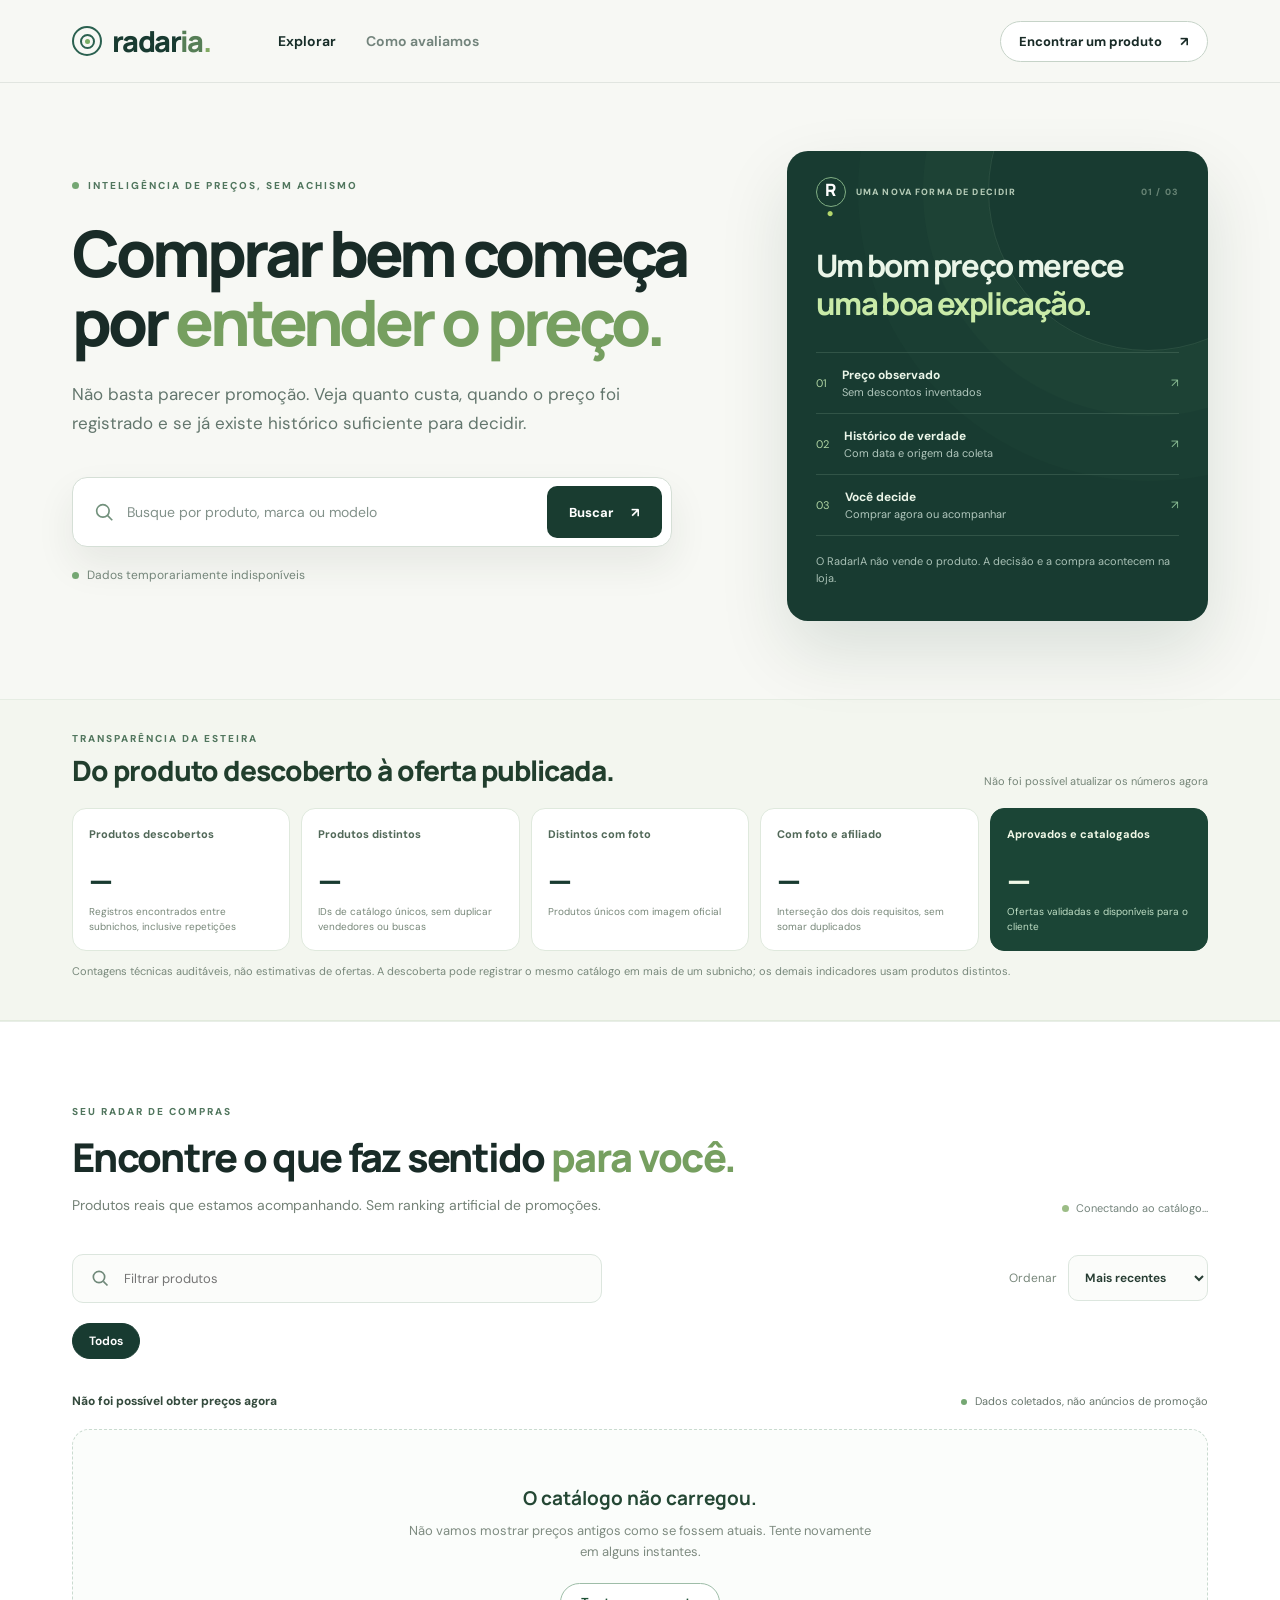
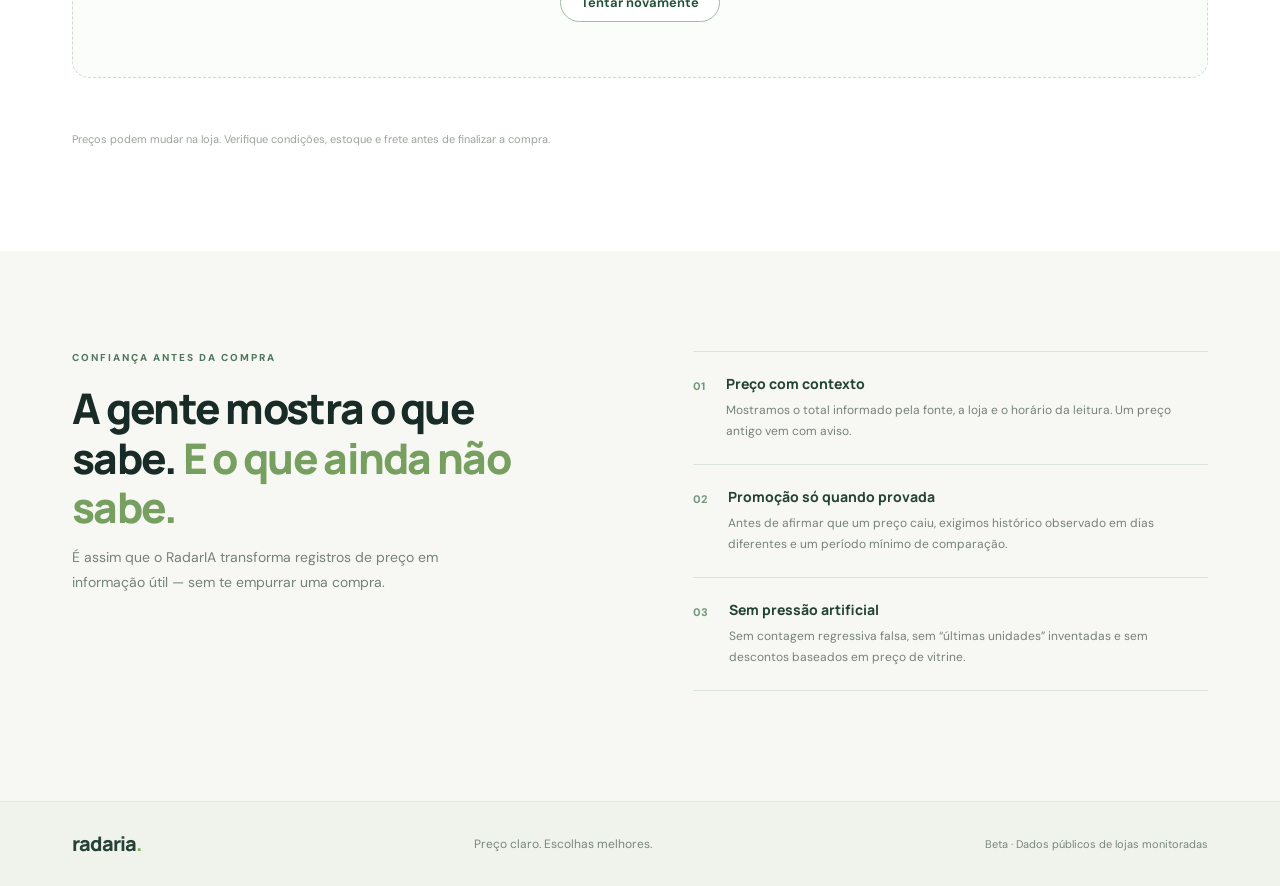
==== commit 17c0f6b9: "chore(radaria): refresh cached site assets for live metrics and grouped verified offers" ====
--- a/radaria/index.html
+++ b/radaria/index.html
@@ -8,8 +8,8 @@
   <meta name="description" content="RadarIA — acompanhe preços reais, veja quando foram observados e decida com mais segurança se vale comprar ou esperar.">
   <title>RadarIA — Antes de comprar, entenda o preço</title>
   <link rel="icon" href="data:image/svg+xml,%3Csvg xmlns=%22http://www.w3.org/2000/svg%22 viewBox=%220 0 40 40%22%3E%3Ccircle cx=%2220%22 cy=%2220%22 r=%2215%22 fill=%22%231b4635%22/%3E%3Ccircle cx=%2220%22 cy=%2220%22 r=%225%22 fill=%22%23d4ed87%22/%3E%3C/svg%3E" type="image/svg+xml">
-  <link rel="stylesheet" href="./style.css">
-  <script defer src="./app.js?v=20261106-radaria-pipeline-v3"></script>
+  <link rel="stylesheet" href="./style.css?v=20261106-pipeline-v4">
+  <script defer src="./app.js?v=20261106-radaria-pipeline-v4"></script>
 </head>
 <body>
   <a class="skip" href="#catalogo">Ir para os produtos</a>
--- a/radaria/style.css
+++ b/radaria/style.css
@@ -22,3 +22,34 @@
 .price-provenance{font-size:11px;line-height:1.4;color:#73847c;margin:5px 0 7px;max-width:100%}
 
 .price-prefix{font-size:11px;line-height:1.2;font-weight:650;display:block;color:#66796c;letter-spacing:0.01em;margin-bottom:4px}
+
+/* RadarIA pipeline KPIs: accessible, responsive, shared design language. */
+.pipeline-section{background:#f3f6ef;border-top:1px solid #e6ede3;border-bottom:1px solid #e2eadd;padding:32px 0 39px}
+.pipeline-heading{display:flex;justify-content:space-between;align-items:end;gap:18px;margin-bottom:20px}
+.pipeline-heading h2{font-family:Manrope,sans-serif;font-size:clamp(21px,2.2vw,28px);font-weight:800;letter-spacing:-1px;line-height:1.2;color:#213e2d;margin:9px 0 0}
+.pipeline-updated{color:#758578;font-size:11px;text-align:right;min-width:140px}
+.pipeline-grid{display:grid;grid-template-columns:repeat(5,minmax(0,1fr));gap:11px}
+.pipeline-stat{background:#fff;border:1px solid #dfe9dd;border-radius:14px;padding:18px 16px 16px;display:flex;flex-direction:column;gap:7px;min-width:0}
+.pipeline-stat>span{font-size:11px;color:#526959;font-weight:750;min-height:30px;line-height:1.35}
+.pipeline-stat>strong{font:800 clamp(23px,2.4vw,34px)/1.1 Manrope,sans-serif;letter-spacing:-1.4px;font-variant-numeric:tabular-nums;color:#183b30}
+.pipeline-stat>small{font-size:10px;color:#778779;line-height:1.5}
+.pipeline-stat-ready{background:#1b4536;border-color:#1b4536}
+.pipeline-stat-ready>span,.pipeline-stat-ready>strong{color:#f0f8e7}
+.pipeline-stat-ready>small{color:#bfdec5}
+.pipeline-footnote{color:#78887b;font-size:11px;line-height:1.6;margin:12px 0 0}
+@media(max-width:1080px){.pipeline-grid{grid-template-columns:repeat(3,minmax(0,1fr))}}
+@media(max-width:720px){.pipeline-section{padding:28px 0}.pipeline-heading{display:block}.pipeline-updated{display:block;text-align:left;margin-top:11px}.pipeline-grid{grid-template-columns:repeat(2,minmax(0,1fr));gap:9px}.pipeline-stat{padding:15px 13px}.pipeline-stat:last-child{grid-column:1/-1}.pipeline-stat>span{min-height:auto}.pipeline-stat>strong{font-size:27px}}
+
+/* Multiple validated offers live inside the canonical product detail. */
+.grouped-offers{margin-top:22px;border-top:1px solid #e4ebe3;padding-top:21px}
+.grouped-offers h3{font:800 16px/1.3 Manrope,sans-serif;color:#244533;margin:0 0 6px}
+.grouped-offers h3 span{color:#7f9885;font-weight:650}
+.grouped-offers>p{font-size:11px;color:#718475;line-height:1.6;margin:0 0 14px}
+.grouped-offer{border:1px solid #dfebdf;border-radius:12px;padding:15px;display:flex;align-items:center;justify-content:space-between;gap:15px;background:#fbfdf9;margin-top:10px}
+.grouped-offer-main{display:flex;flex-direction:column;gap:4px;min-width:0}
+.grouped-offer-name{font-size:11px;font-weight:750;color:#4e6c56}
+.grouped-offer-main strong{font:800 22px/1.2 Manrope,sans-serif;color:#173e2d;letter-spacing:-.7px}
+.grouped-offer-main small{color:#788978;font-size:10px;line-height:1.5}
+.grouped-offer a{padding:11px 13px;border-radius:9px;background:#254734;color:#fff;text-decoration:none;font-weight:750;font-size:11px;white-space:nowrap}
+.grouped-offer a:hover{background:#38664b}
+@media(max-width:540px){.grouped-offer{align-items:stretch;flex-direction:column}.grouped-offer a{text-align:center}}
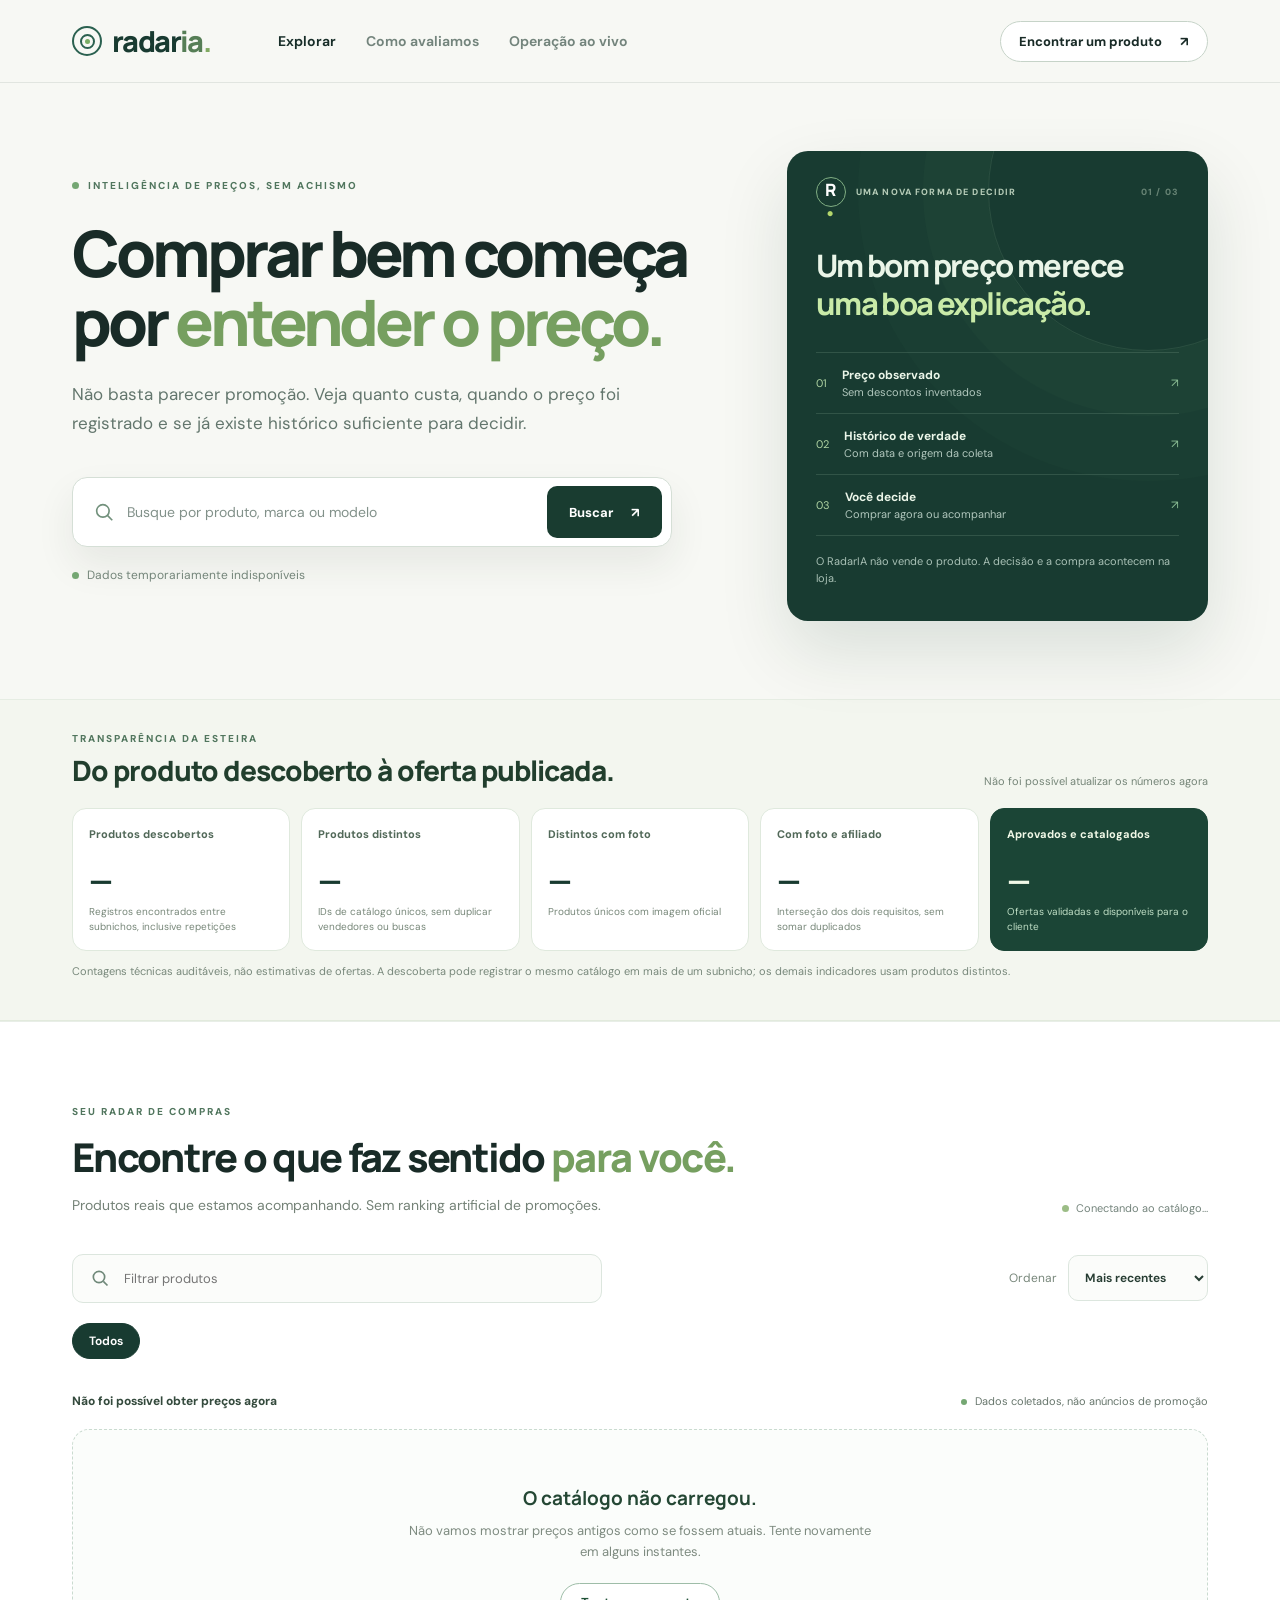
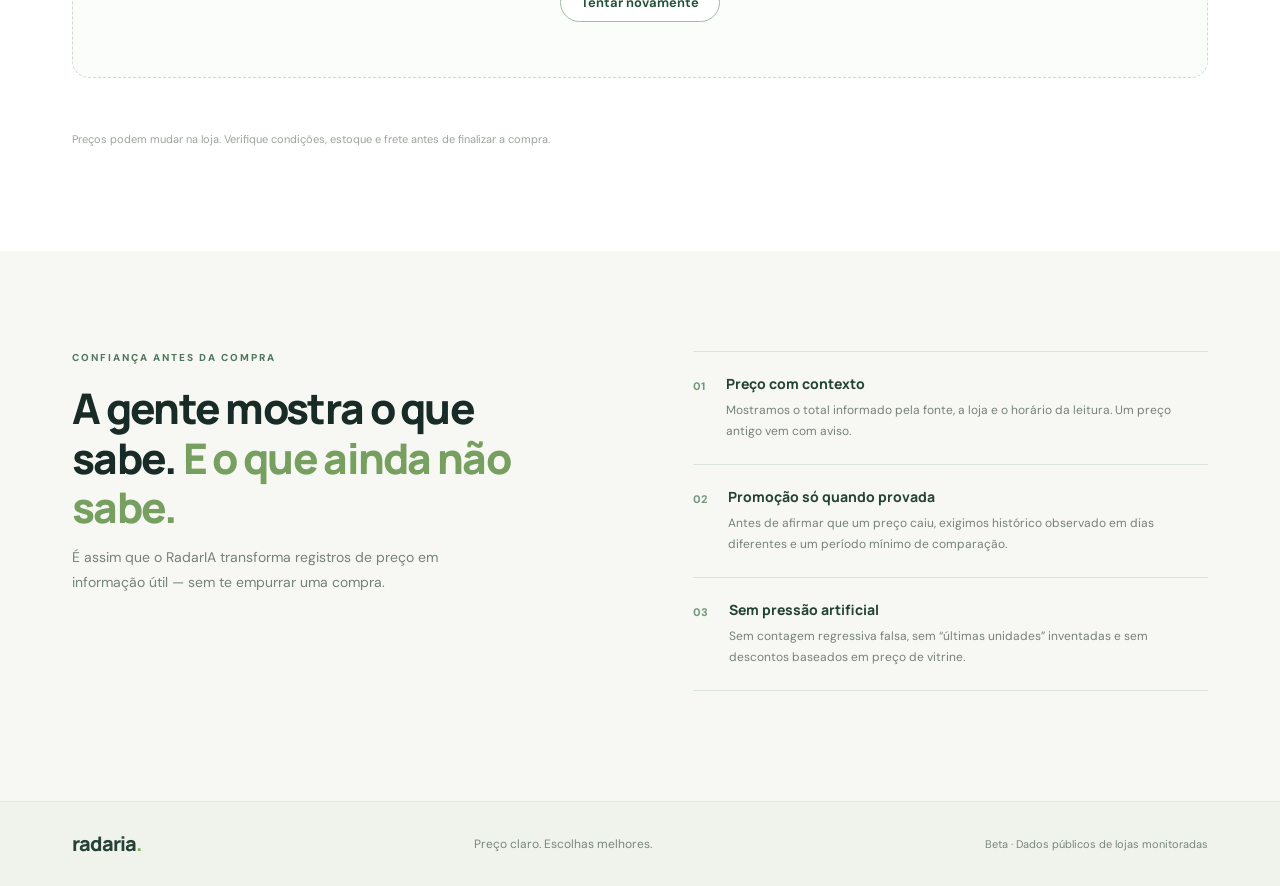
==== commit 25e90031: "Link public RadarIA real-time operations dashboard from storefront" ====
--- a/radaria/index.html
+++ b/radaria/index.html
@@ -9,7 +9,7 @@
   <title>RadarIA — Antes de comprar, entenda o preço</title>
   <link rel="icon" href="data:image/svg+xml,%3Csvg xmlns=%22http://www.w3.org/2000/svg%22 viewBox=%220 0 40 40%22%3E%3Ccircle cx=%2220%22 cy=%2220%22 r=%2215%22 fill=%22%231b4635%22/%3E%3Ccircle cx=%2220%22 cy=%2220%22 r=%225%22 fill=%22%23d4ed87%22/%3E%3C/svg%3E" type="image/svg+xml">
   <link rel="stylesheet" href="./style.css?v=20261106-pipeline-v4">
-  <script defer src="./app.js?v=20261106-radaria-pipeline-v4"></script>
+  <script defer src="./app.js?v=20261107-verified-seller-comparison-v5"></script>
 </head>
 <body>
   <a class="skip" href="#catalogo">Ir para os produtos</a>
@@ -19,6 +19,7 @@
       <nav class="topnav" aria-label="Navegação principal">
         <a href="#catalogo" class="nav-link active">Explorar</a>
         <a href="#como-funciona" class="nav-link">Como avaliamos</a>
+        <a href="./operacao.html" class="nav-link">Operação ao vivo</a>
       </nav>
       <a class="header-action" href="#catalogo">Encontrar um produto <span aria-hidden="true">↗</span></a>
     </div>
--- a/radaria/style.css
+++ b/radaria/style.css
@@ -53,3 +53,7 @@
 .grouped-offer a{padding:11px 13px;border-radius:9px;background:#254734;color:#fff;text-decoration:none;font-weight:750;font-size:11px;white-space:nowrap}
 .grouped-offer a:hover{background:#38664b}
 @media(max-width:540px){.grouped-offer{align-items:stretch;flex-direction:column}.grouped-offer a{text-align:center}}
+
+.grouped-offer.quote-only{background:#f6f8f4;border-style:dashed}
+.grouped-quote-label{color:#657c6e;background:#e7efe5;border:1px solid #d4e0d2;padding:9px 11px;border-radius:9px;font-size:11px;font-weight:700;white-space:nowrap}
+@media(max-width:540px){.grouped-quote-label{text-align:center}}
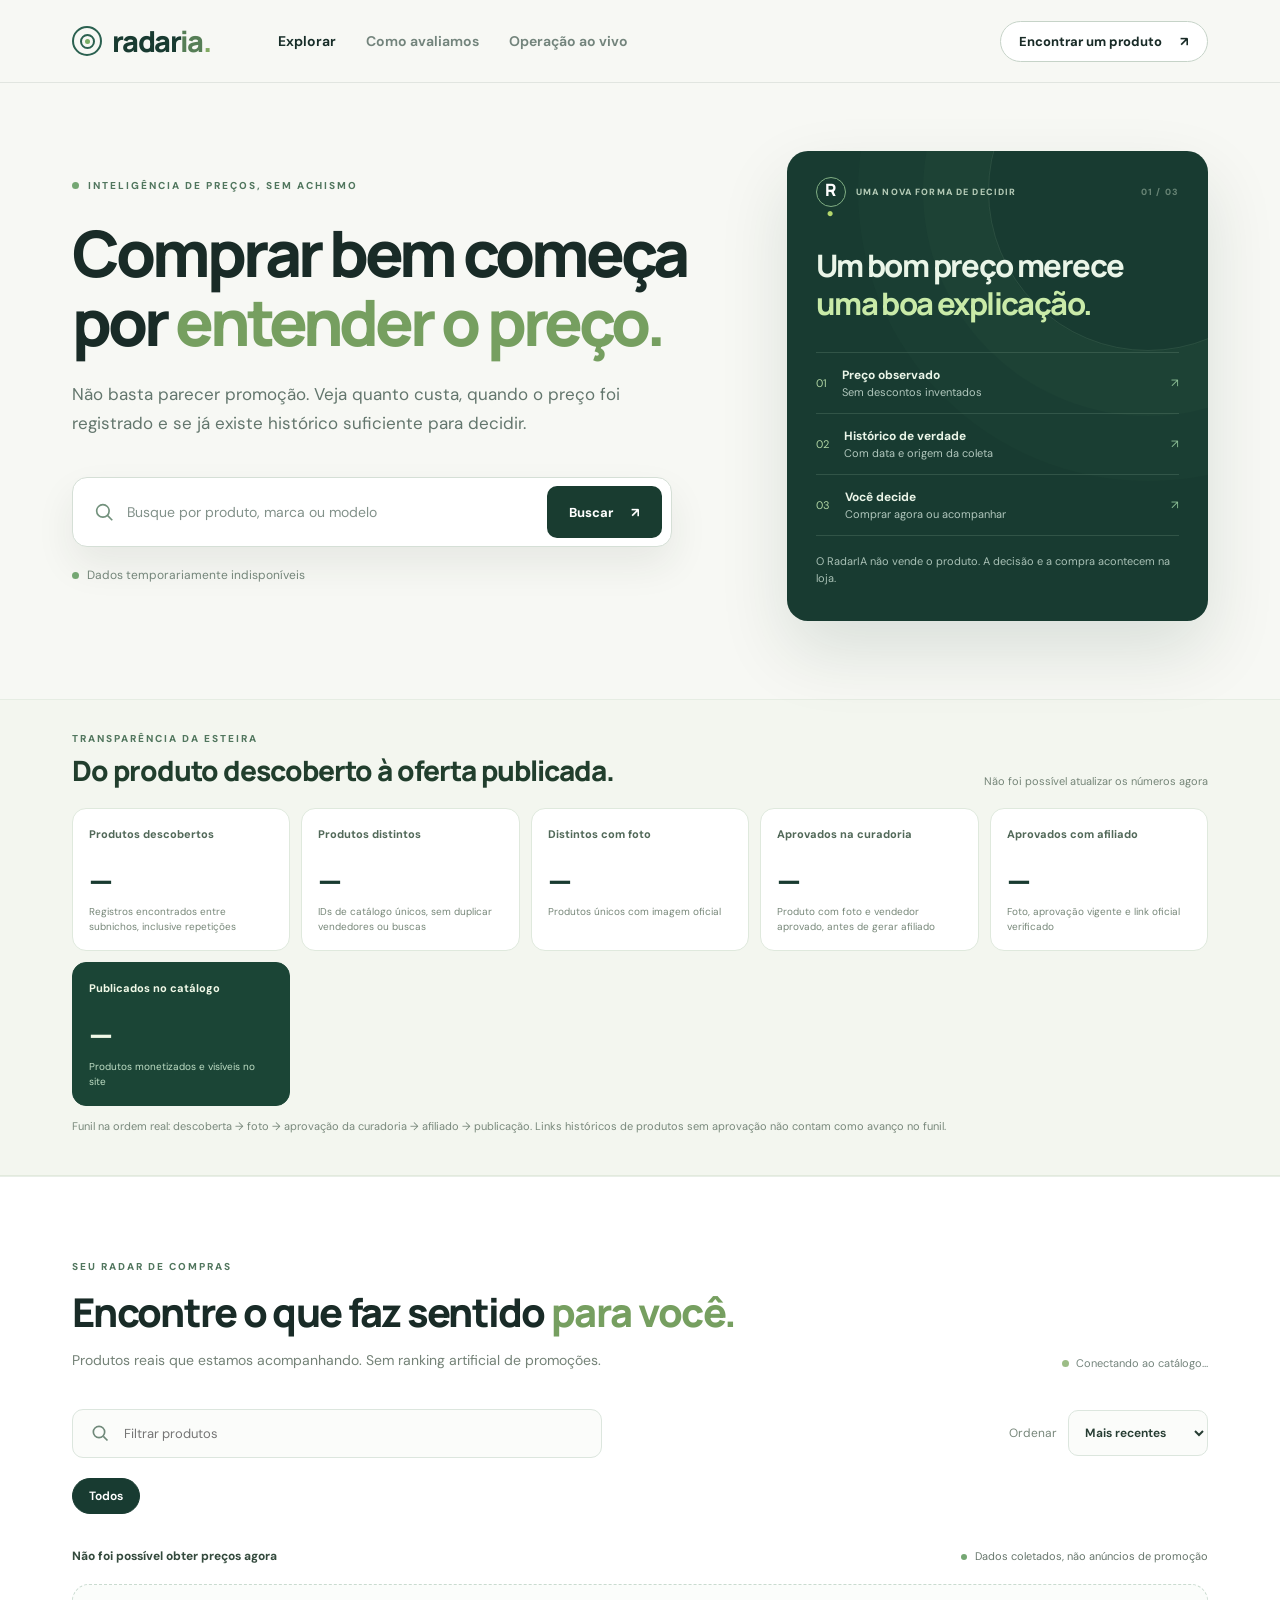
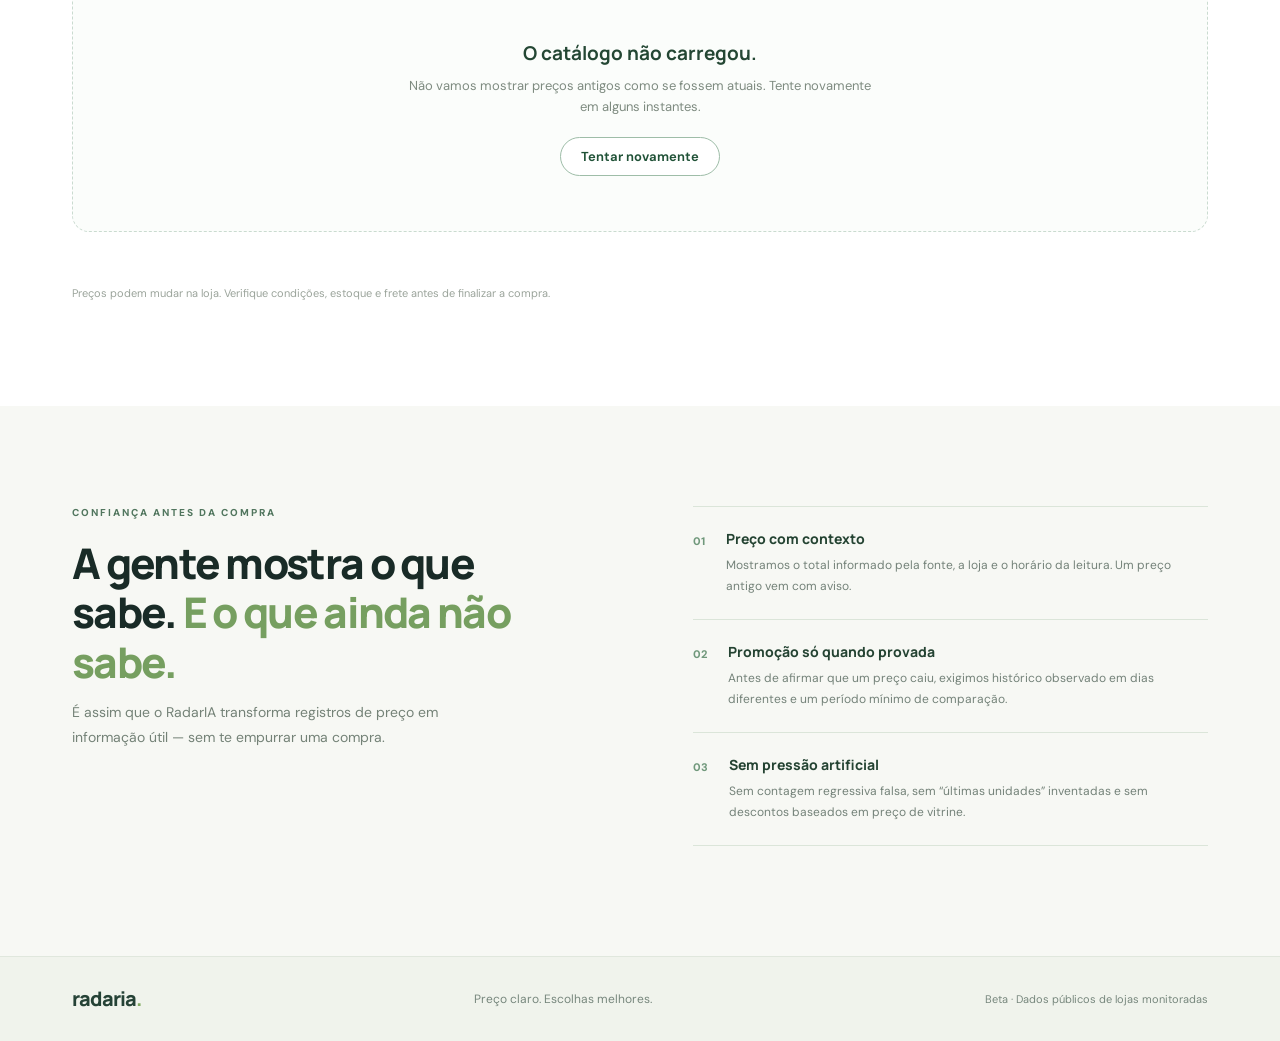
==== commit 6cb5ddd0: "fix(radaria): display approved seller curadoria before affiliate and separate published stage" ====
--- a/radaria/index.html
+++ b/radaria/index.html
@@ -9,7 +9,7 @@
   <title>RadarIA — Antes de comprar, entenda o preço</title>
   <link rel="icon" href="data:image/svg+xml,%3Csvg xmlns=%22http://www.w3.org/2000/svg%22 viewBox=%220 0 40 40%22%3E%3Ccircle cx=%2220%22 cy=%2220%22 r=%2215%22 fill=%22%231b4635%22/%3E%3Ccircle cx=%2220%22 cy=%2220%22 r=%225%22 fill=%22%23d4ed87%22/%3E%3C/svg%3E" type="image/svg+xml">
   <link rel="stylesheet" href="./style.css?v=20261106-pipeline-v4">
-  <script defer src="./app.js?v=20261107-verified-seller-comparison-v5"></script>
+  <script defer src="./app.js?v=20261107-funnel-approved-first-v6"></script>
 </head>
 <body>
   <a class="skip" href="#catalogo">Ir para os produtos</a>
@@ -61,10 +61,11 @@
           <div class="pipeline-stat"><span>Produtos descobertos</span><strong id="metricDiscovered">—</strong><small>Registros encontrados entre subnichos, inclusive repetições</small></div>
           <div class="pipeline-stat"><span>Produtos distintos</span><strong id="metricDistinct">—</strong><small>IDs de catálogo únicos, sem duplicar vendedores ou buscas</small></div>
           <div class="pipeline-stat"><span>Distintos com foto</span><strong id="metricPhotos">—</strong><small>Produtos únicos com imagem oficial</small></div>
-          <div class="pipeline-stat"><span>Com foto e afiliado</span><strong id="metricAffiliates">—</strong><small>Interseção dos dois requisitos, sem somar duplicados</small></div>
-          <div class="pipeline-stat pipeline-stat-ready"><span>Aprovados e catalogados</span><strong id="metricApproved">—</strong><small>Ofertas validadas e disponíveis para o cliente</small></div>
+          <div class="pipeline-stat"><span>Aprovados na curadoria</span><strong id="metricCurated">—</strong><small>Produto com foto e vendedor aprovado, antes de gerar afiliado</small></div>
+          <div class="pipeline-stat"><span>Aprovados com afiliado</span><strong id="metricAffiliates">—</strong><small>Foto, aprovação vigente e link oficial verificado</small></div>
+          <div class="pipeline-stat pipeline-stat-ready"><span>Publicados no catálogo</span><strong id="metricPublished">—</strong><small>Produtos monetizados e visíveis no site</small></div>
         </div>
-        <p class="pipeline-footnote">Contagens técnicas auditáveis, não estimativas de ofertas. A descoberta pode registrar o mesmo catálogo em mais de um subnicho; os demais indicadores usam produtos distintos.</p>
+        <p class="pipeline-footnote">Funil na ordem real: descoberta → foto → aprovação da curadoria → afiliado → publicação. Links históricos de produtos sem aprovação não contam como avanço no funil.</p>
       </div>
     </section>
 
